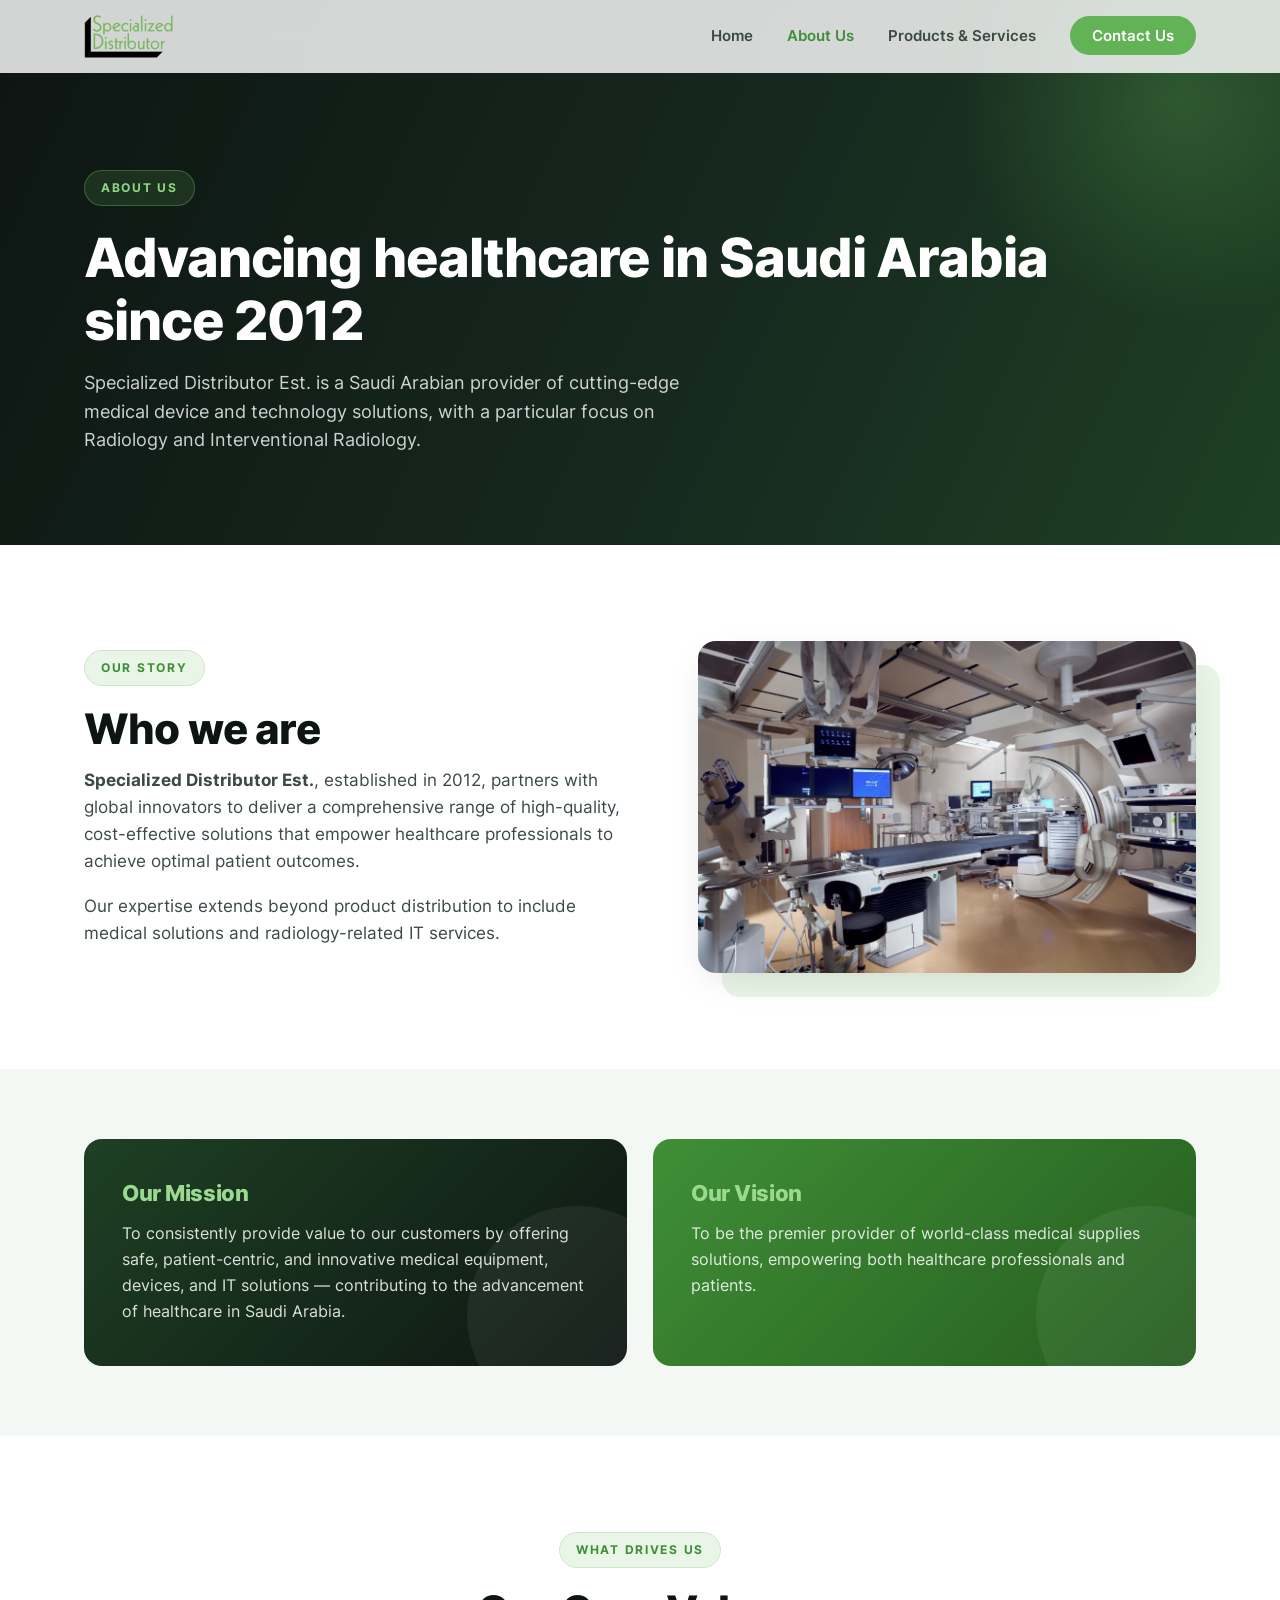
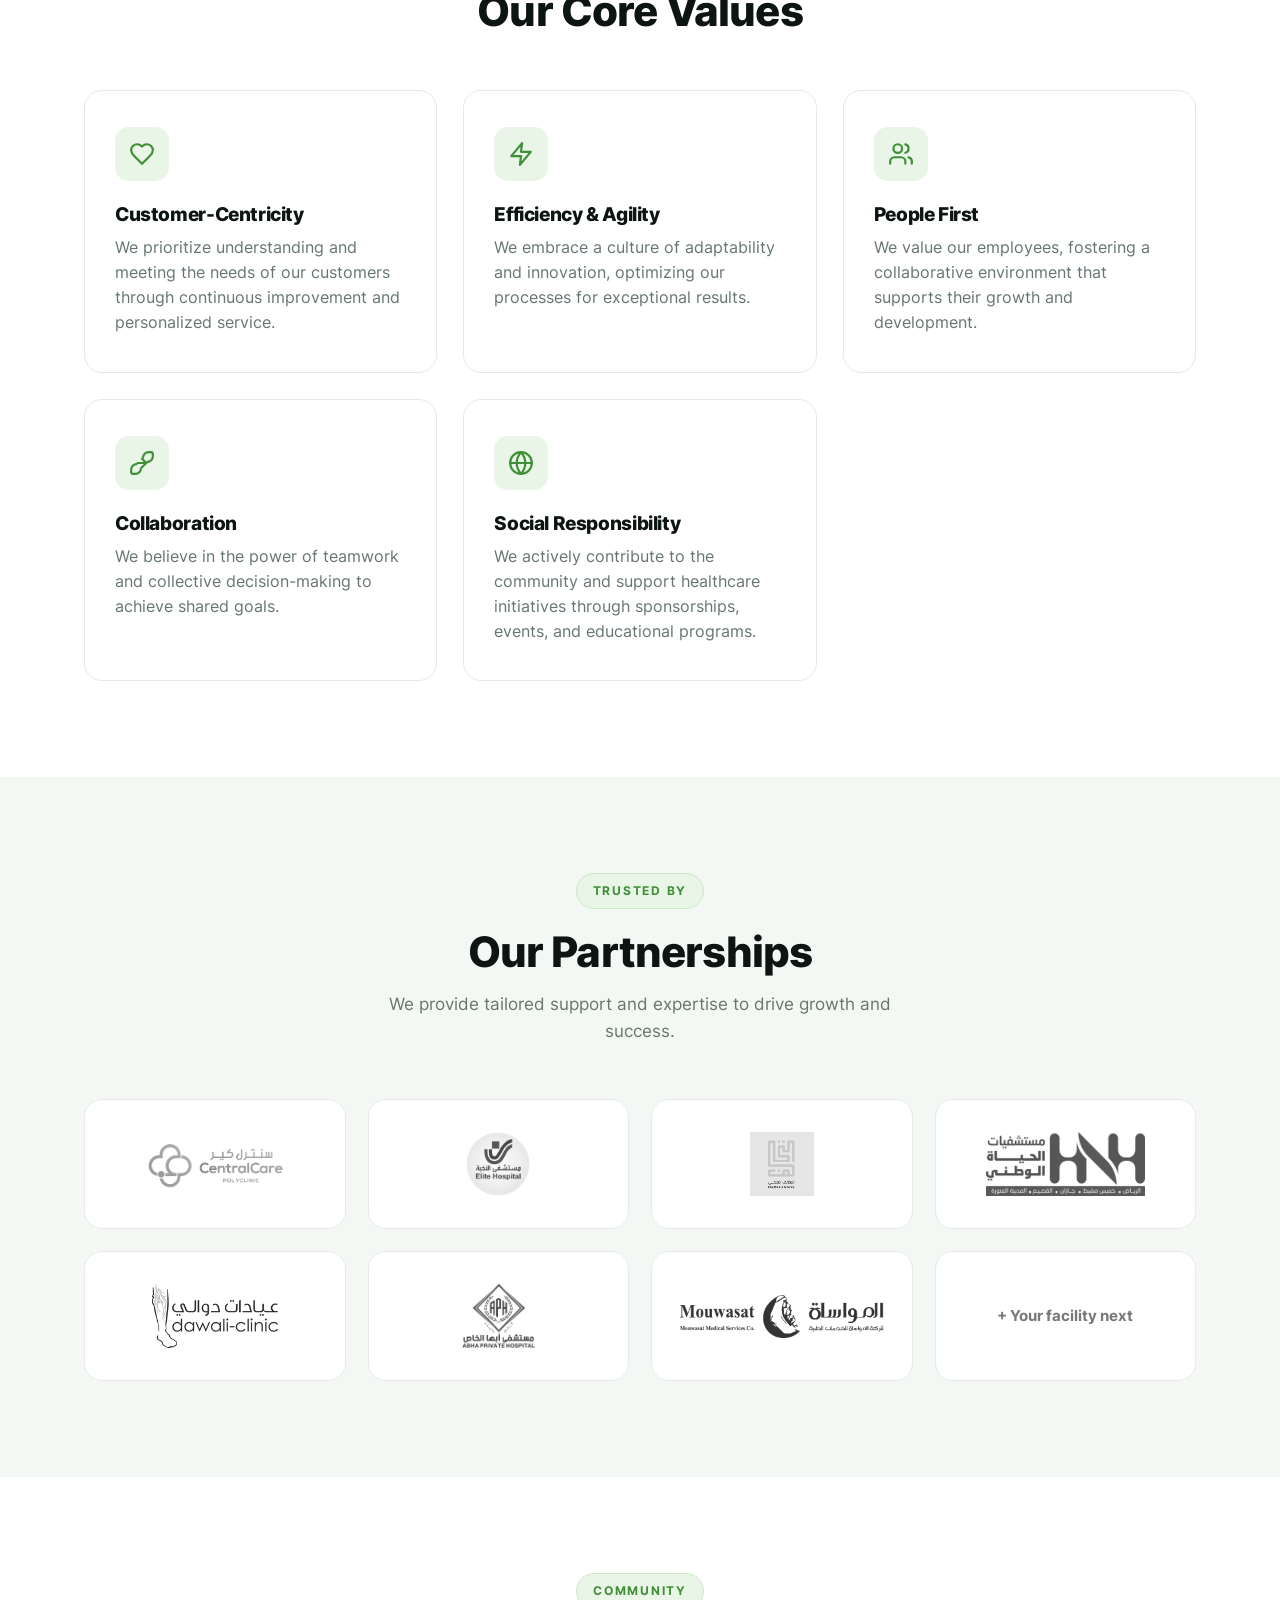
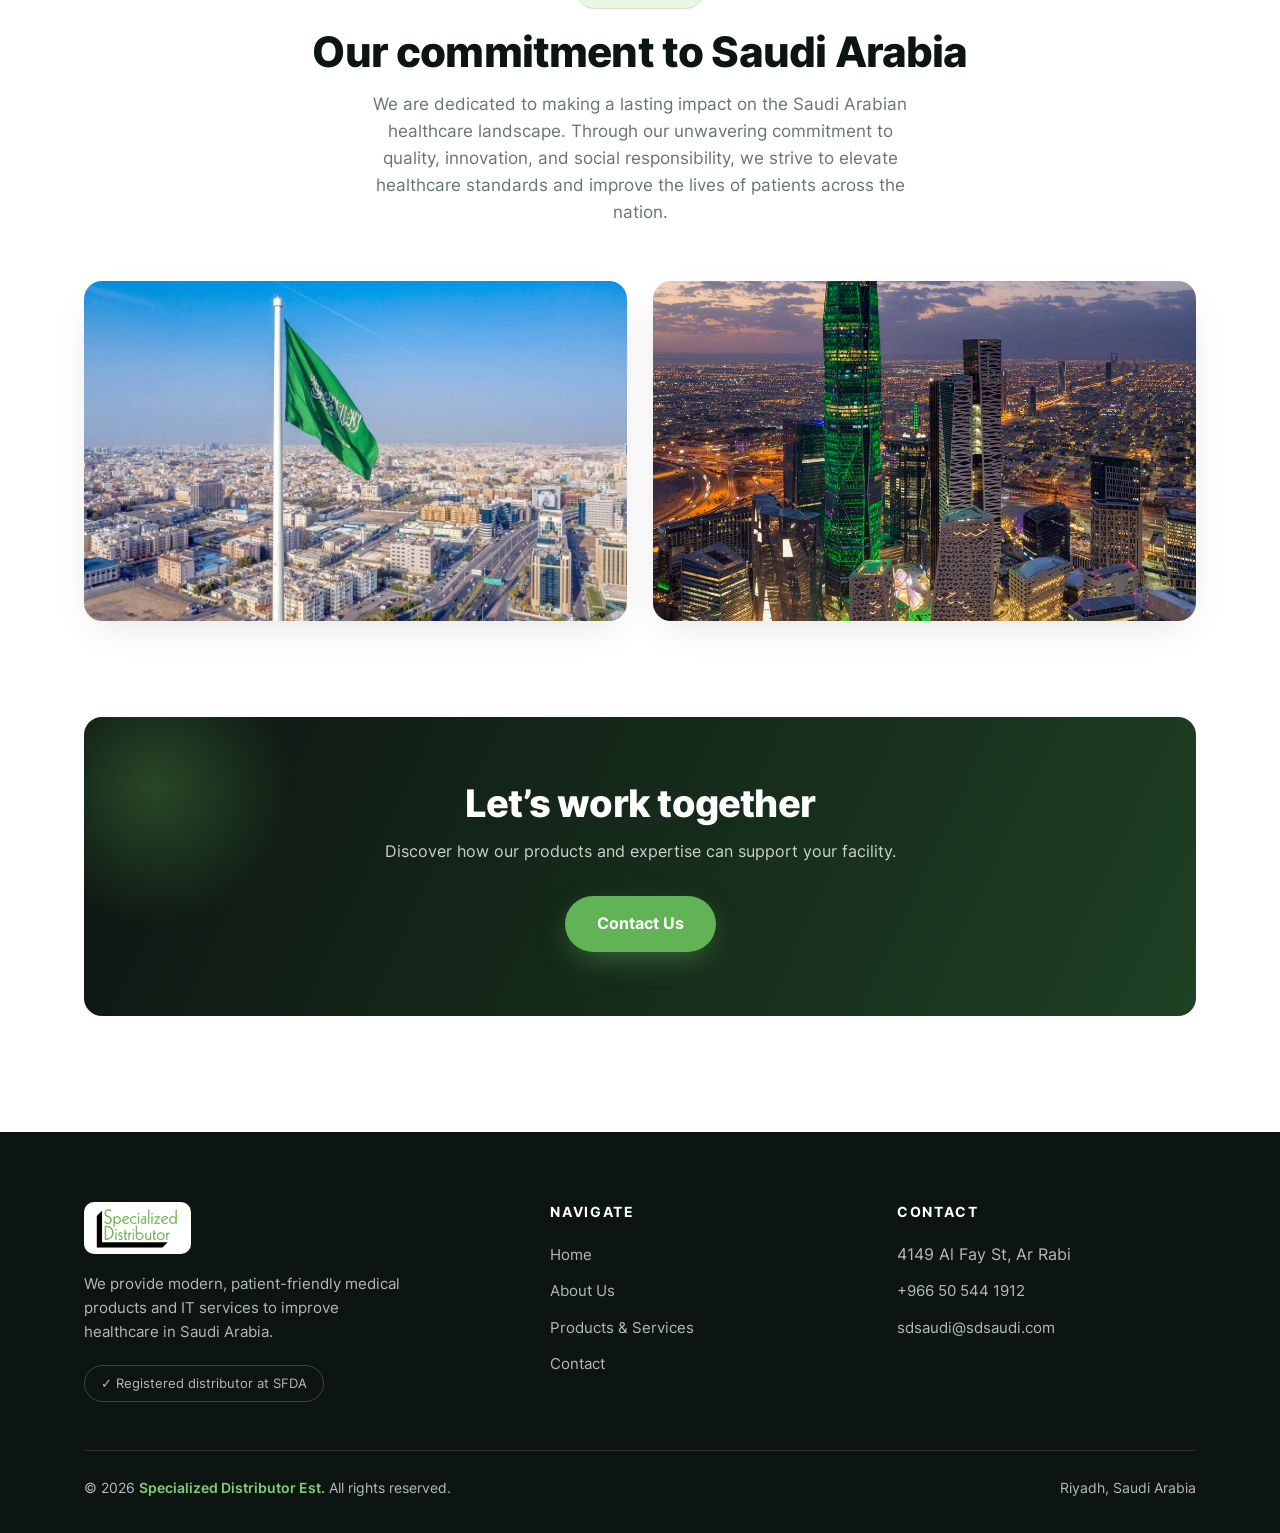
==== about-us.html @ b4e64fbc "Modern redesign: 3 static pages, clean assets structure - Redesigned home, about-us, and products-an" ====
<!DOCTYPE html>
<html lang="en">
<head>
<meta charset="UTF-8">
<meta name="viewport" content="width=device-width, initial-scale=1.0">
<title>About Us — Specialized Distributor Est.</title>
<meta name="description" content="Established in 2012, Specialized Distributor is a Saudi Arabian provider of cutting-edge medical device and technology solutions, focused on Radiology and Interventional Radiology.">
<link rel="icon" href="assets/img/cropped-squere-logo-32x32.png" sizes="32x32">
<link rel="icon" href="assets/img/cropped-squere-logo-192x192.png" sizes="192x192">
<link rel="apple-touch-icon" href="assets/img/cropped-squere-logo-180x180.png">
<meta property="og:title" content="About Us — Specialized Distributor Est.">
<meta property="og:description" content="A Saudi Arabian provider of cutting-edge medical device and technology solutions since 2012.">
<meta property="og:type" content="website">
<link rel="stylesheet" href="assets/style.css">
</head>
<body>

<!-- ============ NAV ============ -->
<header class="nav" id="nav">
  <div class="wrap nav-inner">
    <a href="index.html" class="nav-logo">
      <img src="assets/img/IMG_7962-300x145.png" alt="Specialized Distributor Est.">
    </a>
    <nav>
      <ul class="nav-links" id="navLinks">
        <li><a href="index.html">Home</a></li>
        <li><a href="about-us.html" class="active">About Us</a></li>
        <li><a href="products-and-services.html">Products &amp; Services</a></li>
        <li><a href="index.html#contact" class="nav-cta">Contact Us</a></li>
      </ul>
    </nav>
    <button class="nav-toggle" id="navToggle" aria-label="Menu" aria-expanded="false">
      <span></span><span></span><span></span>
    </button>
  </div>
</header>

<!-- ============ PAGE HERO ============ -->
<section class="page-hero">
  <div class="wrap">
    <span class="eyebrow">About Us</span>
    <h1>Advancing healthcare in Saudi Arabia since 2012</h1>
    <p>Specialized Distributor Est. is a Saudi Arabian provider of cutting-edge medical device and technology solutions, with a particular focus on Radiology and Interventional Radiology.</p>
  </div>
</section>

<!-- ============ STORY ============ -->
<section>
  <div class="wrap split">
    <div class="split-text reveal">
      <span class="eyebrow">Our Story</span>
      <h2 class="section-title">Who we are</h2>
      <p><strong>Specialized Distributor Est.</strong>, established in 2012, partners with global innovators to deliver a comprehensive range of high-quality, cost-effective solutions that empower healthcare professionals to achieve optimal patient outcomes.</p>
      <p>Our expertise extends beyond product distribution to include medical solutions and radiology-related IT services.</p>
    </div>
    <div class="split-media reveal" style="transition-delay:.12s">
      <img src="assets/img/Cath_lab_Heart_Hospital-copy-1024x683.webp" alt="Modern interventional radiology suite" loading="lazy">
    </div>
  </div>
</section>

<!-- ============ MISSION / VISION ============ -->
<section class="tinted" style="padding-top:70px;padding-bottom:70px">
  <div class="wrap mv-grid">
    <div class="mv-card reveal">
      <h3>Our Mission</h3>
      <p>To consistently provide value to our customers by offering safe, patient-centric, and innovative medical equipment, devices, and IT solutions — contributing to the advancement of healthcare in Saudi Arabia.</p>
    </div>
    <div class="mv-card alt reveal" style="transition-delay:.12s">
      <h3>Our Vision</h3>
      <p>To be the premier provider of world-class medical supplies solutions, empowering both healthcare professionals and patients.</p>
    </div>
  </div>
</section>

<!-- ============ CORE VALUES ============ -->
<section>
  <div class="wrap">
    <div class="reveal" style="text-align:center">
      <span class="eyebrow">What Drives Us</span>
      <h2 class="section-title">Our Core Values</h2>
    </div>
    <div class="values-grid">
      <div class="card reveal">
        <div class="icon">
          <svg viewBox="0 0 24 24" fill="none" stroke="currentColor" stroke-width="2" stroke-linecap="round" stroke-linejoin="round"><path d="M19 14c1.5-1.4 3-3.2 3-5.5A5.5 5.5 0 0 0 16.5 3c-1.8 0-3 .5-4.5 2-1.5-1.5-2.7-2-4.5-2A5.5 5.5 0 0 0 2 8.5c0 2.3 1.5 4.1 3 5.5l7 7z"/></svg>
        </div>
        <h3>Customer-Centricity</h3>
        <p>We prioritize understanding and meeting the needs of our customers through continuous improvement and personalized service.</p>
      </div>
      <div class="card reveal" style="transition-delay:.08s">
        <div class="icon">
          <svg viewBox="0 0 24 24" fill="none" stroke="currentColor" stroke-width="2" stroke-linecap="round" stroke-linejoin="round"><polygon points="13 2 3 14 12 14 11 22 21 10 12 10 13 2"/></svg>
        </div>
        <h3>Efficiency &amp; Agility</h3>
        <p>We embrace a culture of adaptability and innovation, optimizing our processes for exceptional results.</p>
      </div>
      <div class="card reveal" style="transition-delay:.16s">
        <div class="icon">
          <svg viewBox="0 0 24 24" fill="none" stroke="currentColor" stroke-width="2" stroke-linecap="round" stroke-linejoin="round"><path d="M16 21v-2a4 4 0 0 0-4-4H6a4 4 0 0 0-4 4v2"/><circle cx="9" cy="7" r="4"/><path d="M22 21v-2a4 4 0 0 0-3-3.87"/><path d="M16 3.13a4 4 0 0 1 0 7.75"/></svg>
        </div>
        <h3>People First</h3>
        <p>We value our employees, fostering a collaborative environment that supports their growth and development.</p>
      </div>
      <div class="card reveal" style="transition-delay:.24s">
        <div class="icon">
          <svg viewBox="0 0 24 24" fill="none" stroke="currentColor" stroke-width="2" stroke-linecap="round" stroke-linejoin="round"><path d="M11 17a5 5 0 0 1-5 5H4a2 2 0 0 1-2-2v-2a5 5 0 0 1 5-5"/><path d="M13 7a5 5 0 0 1 5-5h2a2 2 0 0 1 2 2v2a5 5 0 0 1-5 5"/><path d="M8 12h8"/><path d="m12 8 4 4-4 4"/></svg>
        </div>
        <h3>Collaboration</h3>
        <p>We believe in the power of teamwork and collective decision-making to achieve shared goals.</p>
      </div>
      <div class="card reveal" style="transition-delay:.32s">
        <div class="icon">
          <svg viewBox="0 0 24 24" fill="none" stroke="currentColor" stroke-width="2" stroke-linecap="round" stroke-linejoin="round"><circle cx="12" cy="12" r="10"/><path d="M2 12h20"/><path d="M12 2a15.3 15.3 0 0 1 4 10 15.3 15.3 0 0 1-4 10 15.3 15.3 0 0 1-4-10 15.3 15.3 0 0 1 4-10z"/></svg>
        </div>
        <h3>Social Responsibility</h3>
        <p>We actively contribute to the community and support healthcare initiatives through sponsorships, events, and educational programs.</p>
      </div>
    </div>
  </div>
</section>

<!-- ============ PARTNERS ============ -->
<section class="tinted" id="partners">
  <div class="wrap">
    <div class="reveal" style="text-align:center">
      <span class="eyebrow">Trusted By</span>
      <h2 class="section-title">Our Partnerships</h2>
      <p class="section-sub" style="margin-inline:auto">We provide tailored support and expertise to drive growth and success.</p>
    </div>
    <div class="partners-grid">
      <div class="partner reveal"><img src="assets/img/202403221135341389796679_settings-2.png" alt="CentralCare Polyclinic" loading="lazy"></div>
      <div class="partner reveal" style="transition-delay:.05s"><img src="assets/img/elite-hospital-logo84.png" alt="Elite Hospital" loading="lazy"></div>
      <div class="partner reveal" style="transition-delay:.1s"><img src="assets/img/HCA.png" alt="HCA" loading="lazy"></div>
      <div class="partner reveal" style="transition-delay:.15s"><img src="assets/img/HNH-New-Logo-02-1-1536x619-1-768x310.jpeg" alt="HNH" loading="lazy"></div>
      <div class="partner reveal" style="transition-delay:.2s"><img src="assets/img/logo.png" alt="Dawali Clinic" loading="lazy"></div>
      <div class="partner reveal" style="transition-delay:.25s"><img src="assets/img/logo-1.webp" alt="Abha Private Hospital" loading="lazy"></div>
      <div class="partner reveal" style="transition-delay:.3s"><img class="on-light" src="assets/img/mouwasat-logo-footer.webp" alt="Mouwasat Medical Services" loading="lazy"></div>
      <div class="partner reveal" style="transition-delay:.35s">
        <span style="font-weight:700;color:var(--green-dark);font-size:.95rem">+ Your facility next</span>
      </div>
    </div>
  </div>
</section>

<!-- ============ COMMITMENT ============ -->
<section>
  <div class="wrap">
    <div class="reveal" style="text-align:center">
      <span class="eyebrow">Community</span>
      <h2 class="section-title">Our commitment to Saudi Arabia</h2>
      <p class="section-sub" style="margin-inline:auto">We are dedicated to making a lasting impact on the Saudi Arabian healthcare landscape. Through our unwavering commitment to quality, innovation, and social responsibility, we strive to elevate healthcare standards and improve the lives of patients across the nation.</p>
    </div>
    <div class="photo-duo">
      <img class="reveal" src="assets/img/2091051.jpeg" alt="Community healthcare initiative" loading="lazy">
      <img class="reveal" style="transition-delay:.12s" src="assets/img/kafd-ramadan-tent-1024x768.jpeg" alt="KAFD Ramadan community event" loading="lazy">
    </div>
  </div>
</section>

<!-- ============ CTA ============ -->
<section style="padding-top:0">
  <div class="wrap">
    <div class="cta-band reveal">
      <h2>Let&rsquo;s work together</h2>
      <p>Discover how our products and expertise can support your facility.</p>
      <a href="index.html#contact" class="btn btn-primary">Contact Us</a>
    </div>
  </div>
</section>

<!-- ============ FOOTER ============ -->
<footer>
  <div class="wrap">
    <div class="footer-grid">
      <div>
        <img class="footer-logo" src="assets/img/IMG_7962-300x145.png" alt="Specialized Distributor Est.">
        <p>We provide modern, patient-friendly medical products and IT services to improve healthcare in Saudi Arabia.</p>
        <span class="sfda">✓ Registered distributor at SFDA</span>
      </div>
      <div>
        <h4>Navigate</h4>
        <ul>
          <li><a href="index.html">Home</a></li>
          <li><a href="about-us.html">About Us</a></li>
          <li><a href="products-and-services.html">Products &amp; Services</a></li>
          <li><a href="index.html#contact">Contact</a></li>
        </ul>
      </div>
      <div>
        <h4>Contact</h4>
        <ul>
          <li>4149 Al Fay St, Ar Rabi</li>
          <li><a href="tel:+966505441912">+966 50 544 1912</a></li>
          <li><a href="mailto:sdsaudi@sdsaudi.com">sdsaudi@sdsaudi.com</a></li>
        </ul>
      </div>
    </div>
    <div class="footer-bottom">
      <span>© 2026 <a href="index.html">Specialized Distributor Est.</a> All rights reserved.</span>
      <span>Riyadh, Saudi Arabia</span>
    </div>
  </div>
</footer>

<script src="assets/site.js"></script>
</body>
</html>
---- assets/style.css ----
/* ============ Fonts ============ */
@font-face{
  font-family:'Inter';
  src:url('fonts/inter.woff2') format('woff2');
  font-weight:100 900;
  font-display:swap;
}
/* ============ Reset & tokens ============ */
*,*::before,*::after{margin:0;padding:0;box-sizing:border-box}
:root{
  --green:#62b356;
  --green-dark:#3f8f36;
  --green-light:#e9f5e6;
  --ink:#0d1512;
  --ink-soft:#3c4a44;
  --muted:#67766f;
  --bg:#ffffff;
  --bg-alt:#f4f8f4;
  --line:#e3ebe3;
  --radius:18px;
  --shadow:0 12px 40px -12px rgba(13,21,18,.14);
  --maxw:1160px;
}
html{scroll-behavior:smooth}
@media(prefers-reduced-motion:reduce){
  html{scroll-behavior:auto}
  *,*::before,*::after{animation:none!important;transition:none!important}
}
body{
  font-family:'Inter',system-ui,-apple-system,'Segoe UI',sans-serif;
  color:var(--ink);
  background:var(--bg);
  line-height:1.6;
  -webkit-font-smoothing:antialiased;
}
img{max-width:100%;display:block}
a{color:inherit;text-decoration:none}
.wrap{max-width:var(--maxw);margin-inline:auto;padding-inline:24px}
section{padding:96px 0}
h1,h2,h3{line-height:1.15;letter-spacing:-.02em}

.eyebrow{
  display:inline-flex;align-items:center;gap:8px;
  font-size:.78rem;font-weight:700;letter-spacing:.14em;text-transform:uppercase;
  color:var(--green-dark);
  background:var(--green-light);
  border:1px solid #cde8c7;
  padding:7px 16px;border-radius:999px;margin-bottom:20px;
}
.section-title{font-size:clamp(1.8rem,4vw,2.6rem);font-weight:800;margin-bottom:14px}
.section-sub{color:var(--muted);font-size:1.06rem;max-width:560px}

/* ============ Nav ============ */
.nav{
  position:fixed;inset-inline:0;top:0;z-index:100;
  background:rgba(255,255,255,.82);
  backdrop-filter:blur(14px);-webkit-backdrop-filter:blur(14px);
  border-bottom:1px solid transparent;
  transition:border-color .3s, box-shadow .3s;
}
.nav.scrolled{border-color:var(--line);box-shadow:0 4px 24px -12px rgba(13,21,18,.12)}
.nav-inner{display:flex;align-items:center;justify-content:space-between;height:72px}
.nav-logo img{height:44px;width:auto}
.nav-links{display:flex;align-items:center;gap:34px;list-style:none}
.nav-links a{font-weight:600;font-size:.95rem;color:var(--ink-soft);transition:color .2s}
.nav-links a:hover,.nav-links a.active{color:var(--green-dark)}
.nav-cta{
  background:var(--green);color:#fff!important;
  padding:10px 22px;border-radius:999px;font-weight:700;
  transition:background .2s, transform .2s;
}
.nav-cta:hover{background:var(--green-dark);transform:translateY(-1px)}
.nav-toggle{display:none;background:none;border:0;cursor:pointer;padding:8px}
.nav-toggle span{display:block;width:24px;height:2.5px;background:var(--ink);margin:5px 0;border-radius:2px;transition:.3s}
@media(max-width:820px){
  .nav-toggle{display:block}
  .nav-links{
    position:absolute;top:72px;inset-inline:0;
    flex-direction:column;gap:0;
    background:#fff;border-bottom:1px solid var(--line);
    max-height:0;overflow:hidden;transition:max-height .35s ease;
  }
  .nav-links.open{max-height:340px;box-shadow:0 24px 40px -20px rgba(13,21,18,.2)}
  .nav-links li{width:100%;text-align:center}
  .nav-links a{display:block;padding:16px}
  .nav-cta{border-radius:0}
  .nav-toggle.open span:nth-child(1){transform:translateY(7.5px) rotate(45deg)}
  .nav-toggle.open span:nth-child(2){opacity:0}
  .nav-toggle.open span:nth-child(3){transform:translateY(-7.5px) rotate(-45deg)}
}

/* ============ Hero (home) ============ */
.hero{
  position:relative;min-height:92vh;
  display:flex;align-items:center;
  padding:140px 0 90px;
  color:#fff;
  background:
    linear-gradient(100deg, rgba(8,15,11,.92) 0%, rgba(8,15,11,.72) 45%, rgba(8,15,11,.35) 100%),
    url('img/Cath_lab_Heart_Hospital-copy-1536x1024.webp') center/cover no-repeat;
}
.hero::after{
  content:'';position:absolute;inset-inline:0;bottom:0;height:120px;
  background:linear-gradient(to bottom, transparent, var(--bg));
}
.hero-content{position:relative;max-width:640px}
.hero .eyebrow{background:rgba(98,179,86,.16);border-color:rgba(98,179,86,.4);color:#8fd684}
.hero h1{font-size:clamp(2.4rem,5.6vw,3.9rem);font-weight:800;margin-bottom:22px}
.hero h1 em{font-style:normal;color:#7fd072}
.hero p{font-size:1.15rem;color:rgba(255,255,255,.82);max-width:520px;margin-bottom:36px}
.hero-actions{display:flex;gap:16px;flex-wrap:wrap}
.hero-stats{display:flex;gap:40px;margin-top:56px;flex-wrap:wrap}
.hero-stat b{display:block;font-size:1.7rem;font-weight:800;color:#7fd072}
.hero-stat span{font-size:.88rem;color:rgba(255,255,255,.65)}

/* ============ Page hero (inner pages) ============ */
.page-hero{
  position:relative;
  padding:170px 0 90px;
  color:#fff;
  background:linear-gradient(115deg,#0d1512 0%,#16281f 55%,#1e4023 100%);
  overflow:hidden;
}
.page-hero::before{
  content:'';position:absolute;right:-140px;top:-140px;width:480px;height:480px;
  border-radius:50%;background:radial-gradient(circle, rgba(98,179,86,.28), transparent 65%);
}
.page-hero .eyebrow{background:rgba(98,179,86,.16);border-color:rgba(98,179,86,.4);color:#8fd684}
.page-hero h1{font-size:clamp(2.2rem,5vw,3.4rem);font-weight:800;margin-bottom:18px}
.page-hero p{font-size:1.12rem;color:rgba(255,255,255,.8);max-width:640px}

/* ============ Buttons ============ */
.btn{
  display:inline-flex;align-items:center;gap:10px;
  padding:15px 32px;border-radius:999px;font-weight:700;font-size:1rem;
  transition:transform .2s, background .2s, box-shadow .2s;
}
.btn-primary{background:var(--green);color:#fff;box-shadow:0 10px 30px -8px rgba(98,179,86,.55)}
.btn-primary:hover{background:var(--green-dark);transform:translateY(-2px)}
.btn-ghost{border:1.5px solid rgba(255,255,255,.4);color:#fff}
.btn-ghost:hover{background:rgba(255,255,255,.1);transform:translateY(-2px)}

/* ============ Cards & grids ============ */
.grid-3{display:grid;grid-template-columns:repeat(3,1fr);gap:26px}
@media(max-width:900px){.grid-3{grid-template-columns:1fr}}
.card{
  background:var(--bg);border:1px solid var(--line);border-radius:var(--radius);
  padding:36px 30px;
  transition:transform .25s, box-shadow .25s, border-color .25s;
}
.card:hover{transform:translateY(-6px);box-shadow:var(--shadow);border-color:#cde8c7}
.card .icon{
  width:54px;height:54px;border-radius:14px;
  display:grid;place-items:center;margin-bottom:22px;
  background:var(--green-light);color:var(--green-dark);
}
.card .icon svg{width:26px;height:26px}
.card h3{font-size:1.2rem;font-weight:800;margin-bottom:10px}
.card p{color:var(--muted);font-size:.98rem}
.values{padding-top:40px}
.values .card h3{letter-spacing:.06em}

/* ============ About / split sections ============ */
.tinted{background:var(--bg-alt)}
.split{display:grid;grid-template-columns:1.05fr .95fr;gap:64px;align-items:center}
@media(max-width:900px){.split{grid-template-columns:1fr;gap:40px}}
.split-media{position:relative}
.split-media img{border-radius:var(--radius);box-shadow:var(--shadow);width:100%;object-fit:cover}
.split-media::before{
  content:'';position:absolute;inset:24px -24px -24px 24px;
  border-radius:var(--radius);background:var(--green-light);z-index:-1;
}
.split.flip .split-media::before{inset:24px 24px -24px -24px}
.split-text p{color:var(--ink-soft);font-size:1.05rem;margin-bottom:18px}
.about-tags{display:flex;flex-wrap:wrap;gap:10px;margin:26px 0 34px}
.tag{
  font-size:.85rem;font-weight:600;color:var(--green-dark);
  background:#fff;border:1px solid #cde8c7;
  padding:7px 15px;border-radius:999px;
}

/* ============ Mission / vision ============ */
.mv-grid{display:grid;grid-template-columns:1fr 1fr;gap:26px}
@media(max-width:820px){.mv-grid{grid-template-columns:1fr}}
.mv-card{
  border-radius:var(--radius);padding:42px 38px;color:#fff;
  background:linear-gradient(135deg,#1e4023,#0d1512);
  position:relative;overflow:hidden;
}
.mv-card.alt{background:linear-gradient(135deg,var(--green-dark),#255c1f)}
.mv-card::after{
  content:'';position:absolute;right:-60px;bottom:-60px;width:220px;height:220px;
  border-radius:50%;background:rgba(255,255,255,.06);
}
.mv-card h3{font-size:1.35rem;font-weight:800;margin-bottom:14px;color:#9ad98f}
.mv-card p{color:rgba(255,255,255,.85);font-size:1.02rem}

/* ============ Values grid (about) ============ */
.values-grid{display:grid;grid-template-columns:repeat(auto-fit,minmax(280px,1fr));gap:26px;margin-top:54px}

/* ============ Services (home cards + product rows) ============ */
.service-card{position:relative;overflow:hidden}
.service-card::before{
  content:'';position:absolute;top:0;left:0;right:0;height:4px;
  background:linear-gradient(90deg,var(--green),#9ad98f);
  transform:scaleX(0);transform-origin:left;transition:transform .35s;
}
.service-card:hover::before{transform:scaleX(1)}
.service-card h3{font-size:1.25rem}
.product-row{padding:70px 0}
.product-row:nth-child(even){background:var(--bg-alt)}
.product-num{
  font-size:.85rem;font-weight:800;letter-spacing:.16em;color:var(--green);
  text-transform:uppercase;margin-bottom:12px;display:block;
}

/* ============ Partners ============ */
.partners-grid{
  display:grid;grid-template-columns:repeat(4,1fr);gap:22px;margin-top:54px;
}
@media(max-width:900px){.partners-grid{grid-template-columns:repeat(2,1fr)}}
.partner{
  background:#fff;border:1px solid var(--line);border-radius:var(--radius);
  display:grid;place-items:center;padding:28px;min-height:130px;
  filter:grayscale(1);opacity:.75;
  transition:filter .3s, opacity .3s, transform .3s, box-shadow .3s;
}
.partner:hover{filter:none;opacity:1;transform:translateY(-4px);box-shadow:var(--shadow)}
.partner img{max-height:64px;width:auto;object-fit:contain}
.partner img.on-light{filter:invert(.8)}

/* ============ Photo duo (about commitment) ============ */
.photo-duo{display:grid;grid-template-columns:1fr 1fr;gap:26px;margin-top:54px}
@media(max-width:820px){.photo-duo{grid-template-columns:1fr}}
.photo-duo img{
  border-radius:var(--radius);box-shadow:var(--shadow);
  width:100%;height:340px;object-fit:cover;
  transition:transform .3s;
}
.photo-duo img:hover{transform:scale(1.02)}

/* ============ Contact ============ */
.contact-cards{display:grid;grid-template-columns:repeat(3,1fr);gap:26px;margin-top:54px}
@media(max-width:900px){.contact-cards{grid-template-columns:1fr}}
.contact-card{
  display:flex;align-items:center;gap:18px;
  background:var(--bg);border:1px solid var(--line);border-radius:var(--radius);
  padding:26px 28px;transition:transform .25s, box-shadow .25s;
}
.contact-card:hover{transform:translateY(-4px);box-shadow:var(--shadow)}
.contact-card .icon{
  flex-shrink:0;width:50px;height:50px;border-radius:13px;
  display:grid;place-items:center;
  background:var(--green-light);color:var(--green-dark);
}
.contact-card .icon svg{width:24px;height:24px}
.contact-card small{display:block;font-size:.8rem;color:var(--muted);text-transform:uppercase;letter-spacing:.08em;font-weight:700}
.contact-card b{font-size:1.02rem;font-weight:700}

/* ============ CTA band ============ */
.cta-band{
  background:linear-gradient(115deg,#0d1512,#1e4023);
  border-radius:var(--radius);
  padding:64px 48px;color:#fff;text-align:center;
  position:relative;overflow:hidden;
}
.cta-band::before{
  content:'';position:absolute;left:-80px;top:-80px;width:300px;height:300px;
  border-radius:50%;background:radial-gradient(circle, rgba(98,179,86,.3), transparent 65%);
}
.cta-band h2{font-size:clamp(1.7rem,3.6vw,2.4rem);font-weight:800;margin-bottom:14px;position:relative}
.cta-band p{color:rgba(255,255,255,.78);margin-bottom:32px;position:relative}

/* ============ Footer ============ */
footer{
  background:var(--ink);color:rgba(255,255,255,.7);
  padding:70px 0 34px;margin-top:20px;
}
.footer-grid{display:grid;grid-template-columns:1.4fr 1fr 1fr;gap:48px;margin-bottom:48px}
@media(max-width:820px){.footer-grid{grid-template-columns:1fr;gap:36px}}
.footer-logo{height:52px;width:auto;margin-bottom:18px;background:#fff;border-radius:10px;padding:6px 12px}
.footer-grid p{font-size:.95rem;max-width:320px}
.footer-grid h4{color:#fff;font-size:.85rem;letter-spacing:.12em;text-transform:uppercase;margin-bottom:18px}
.footer-grid ul{list-style:none}
.footer-grid li{margin-bottom:11px}
.footer-grid ul a{font-size:.95rem;transition:color .2s}
.footer-grid ul a:hover{color:#7fd072}
.sfda{
  display:inline-block;margin-top:20px;font-size:.82rem;
  border:1px solid rgba(255,255,255,.2);border-radius:999px;padding:7px 16px;
}
.footer-bottom{
  border-top:1px solid rgba(255,255,255,.12);
  padding-top:26px;display:flex;justify-content:space-between;gap:12px;flex-wrap:wrap;
  font-size:.88rem;
}
.footer-bottom a{color:#7fd072;font-weight:600}

/* ============ Reveal animation ============ */
.reveal{opacity:0;transform:translateY(26px);transition:opacity .7s ease, transform .7s ease}
.reveal.visible{opacity:1;transform:none}
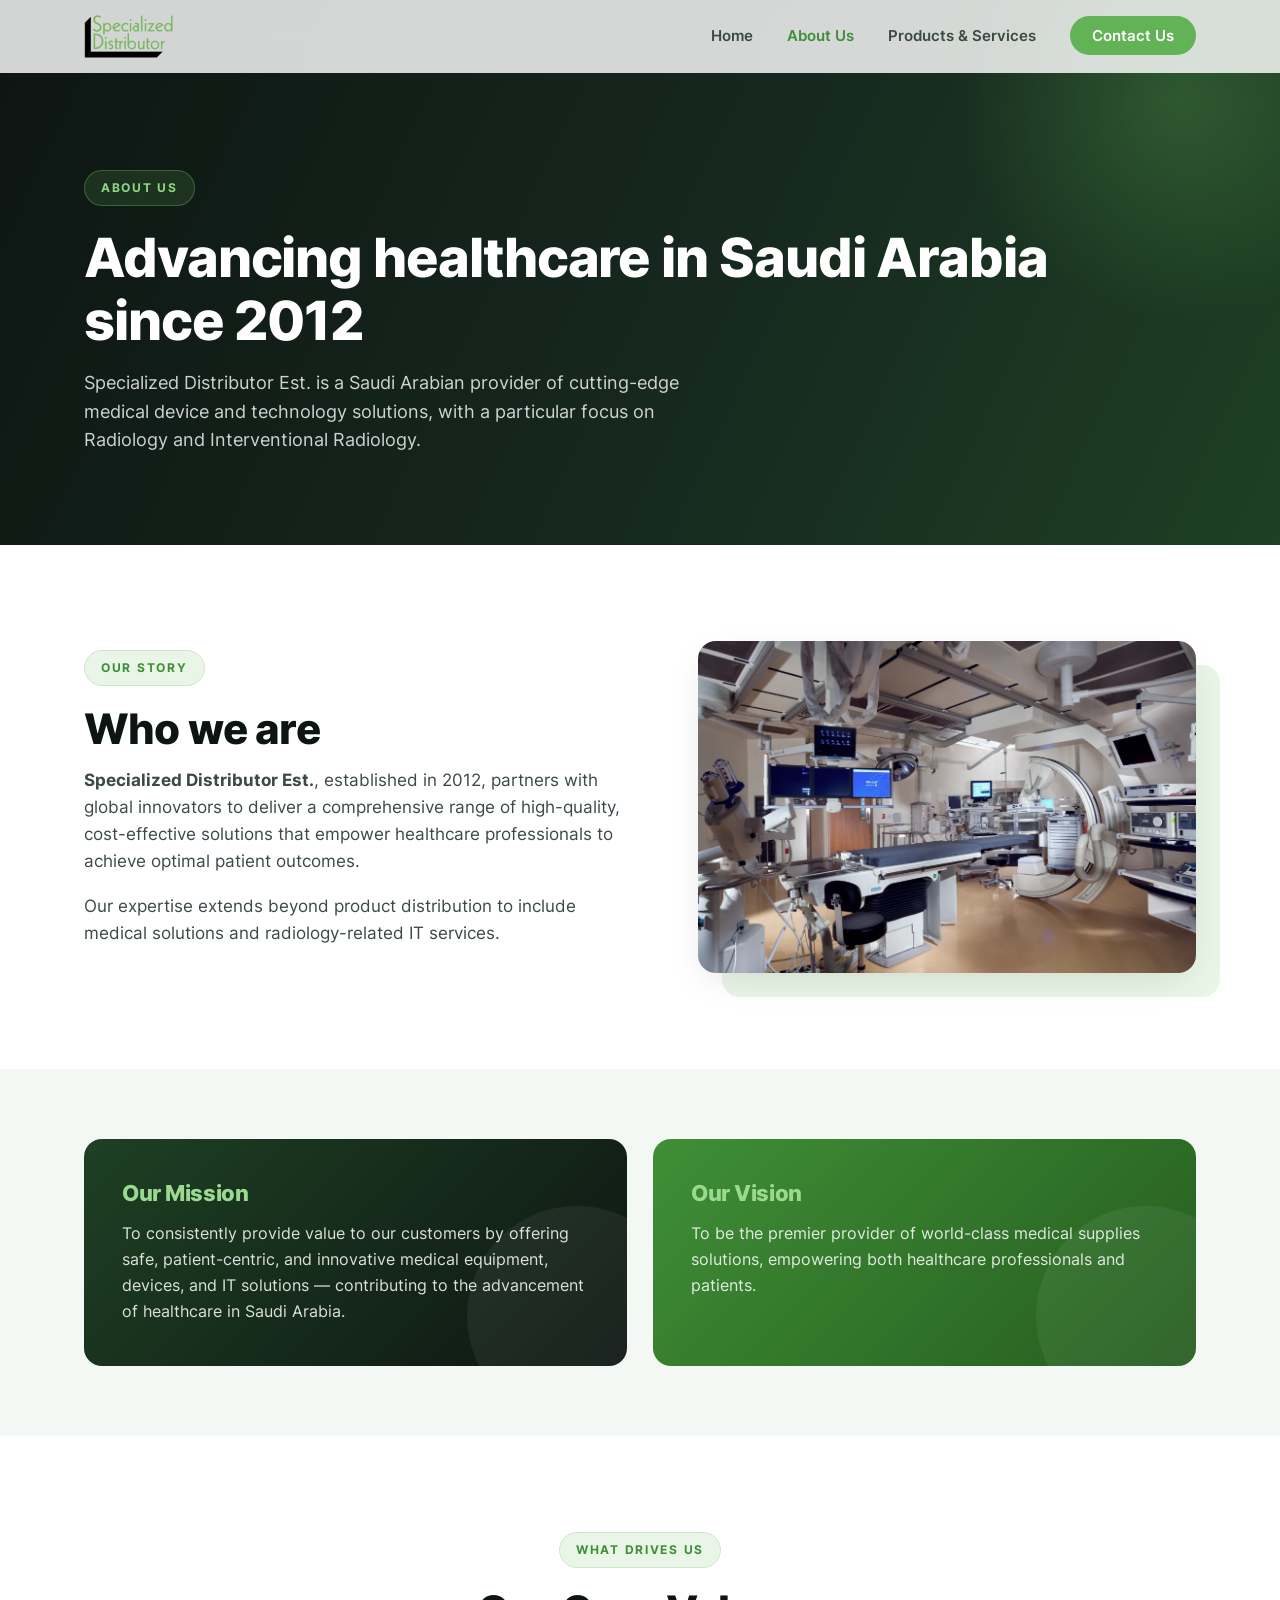
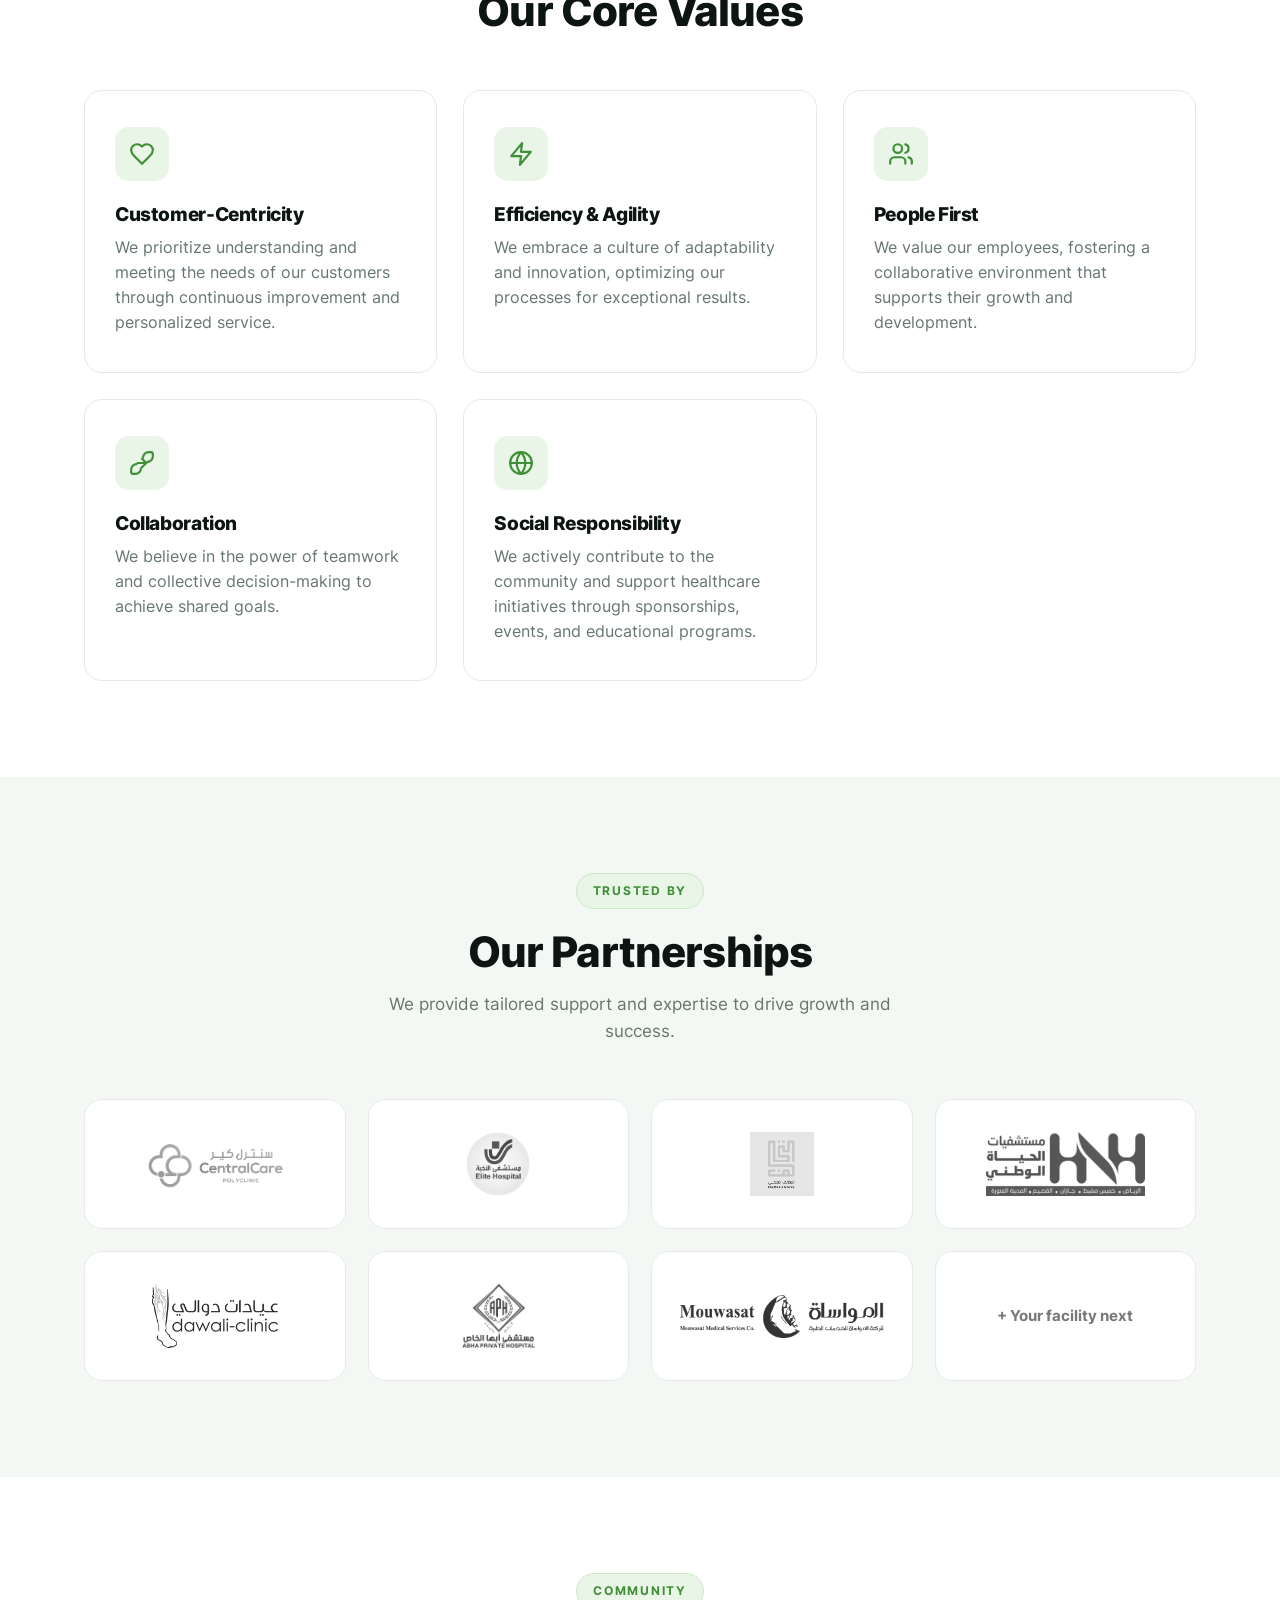
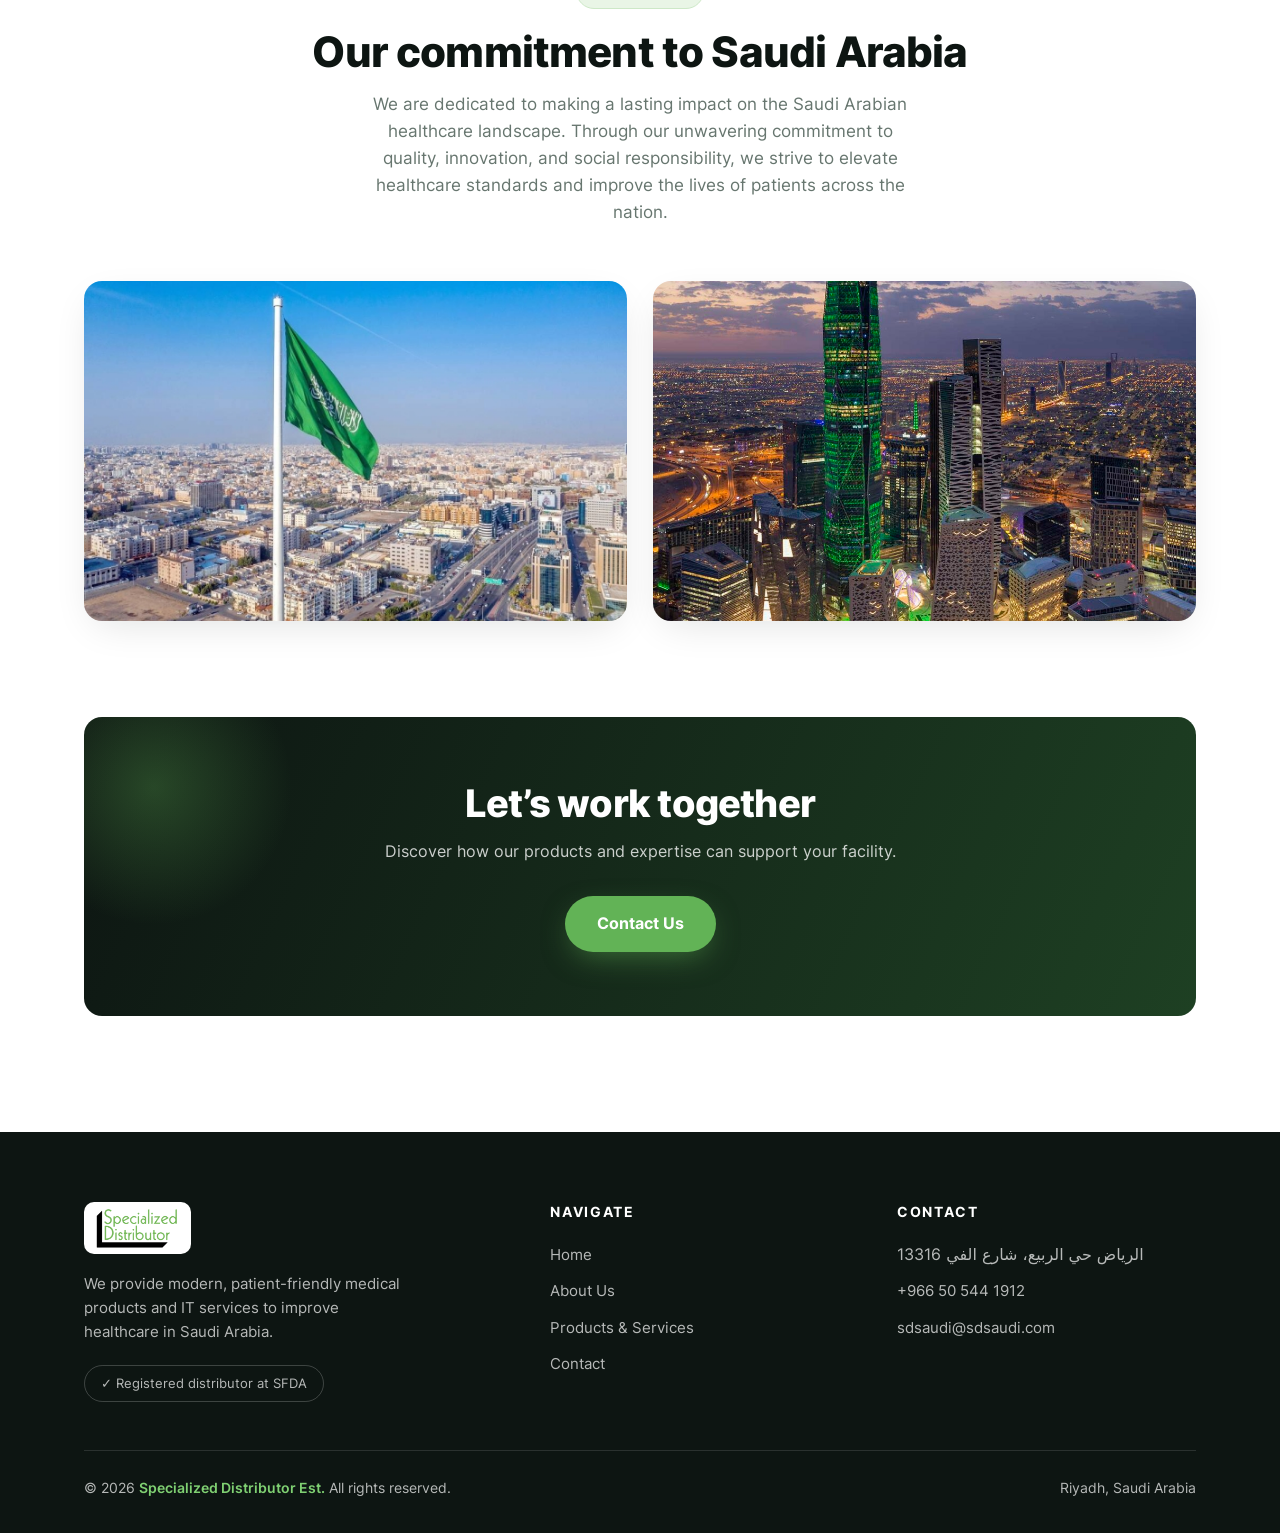
==== commit 3457c444: "Update address to Arabic: Riyadh, Ar Rabi, Al Fay St 13316 Co-Authored-By: Claude Opus 4.8 <noreply@" ====
--- a/about-us.html
+++ b/about-us.html
@@ -3,6 +3,7 @@
 <head>
 <meta charset="UTF-8">
 <meta name="viewport" content="width=device-width, initial-scale=1.0">
+<meta name="facebook-domain-verification" content="l075posbf9wfgpn8td91c6dkunlv6u" />
 <title>About Us — Specialized Distributor Est.</title>
 <meta name="description" content="Established in 2012, Specialized Distributor is a Saudi Arabian provider of cutting-edge medical device and technology solutions, focused on Radiology and Interventional Radiology.">
 <link rel="icon" href="assets/img/cropped-squere-logo-32x32.png" sizes="32x32">
@@ -190,7 +191,7 @@
       <div>
         <h4>Contact</h4>
         <ul>
-          <li>4149 Al Fay St, Ar Rabi</li>
+          <li dir="rtl" style="text-align:left">الرياض حي الربيع، شارع الفي 13316</li>
           <li><a href="tel:+966505441912">+966 50 544 1912</a></li>
           <li><a href="mailto:sdsaudi@sdsaudi.com">sdsaudi@sdsaudi.com</a></li>
         </ul>
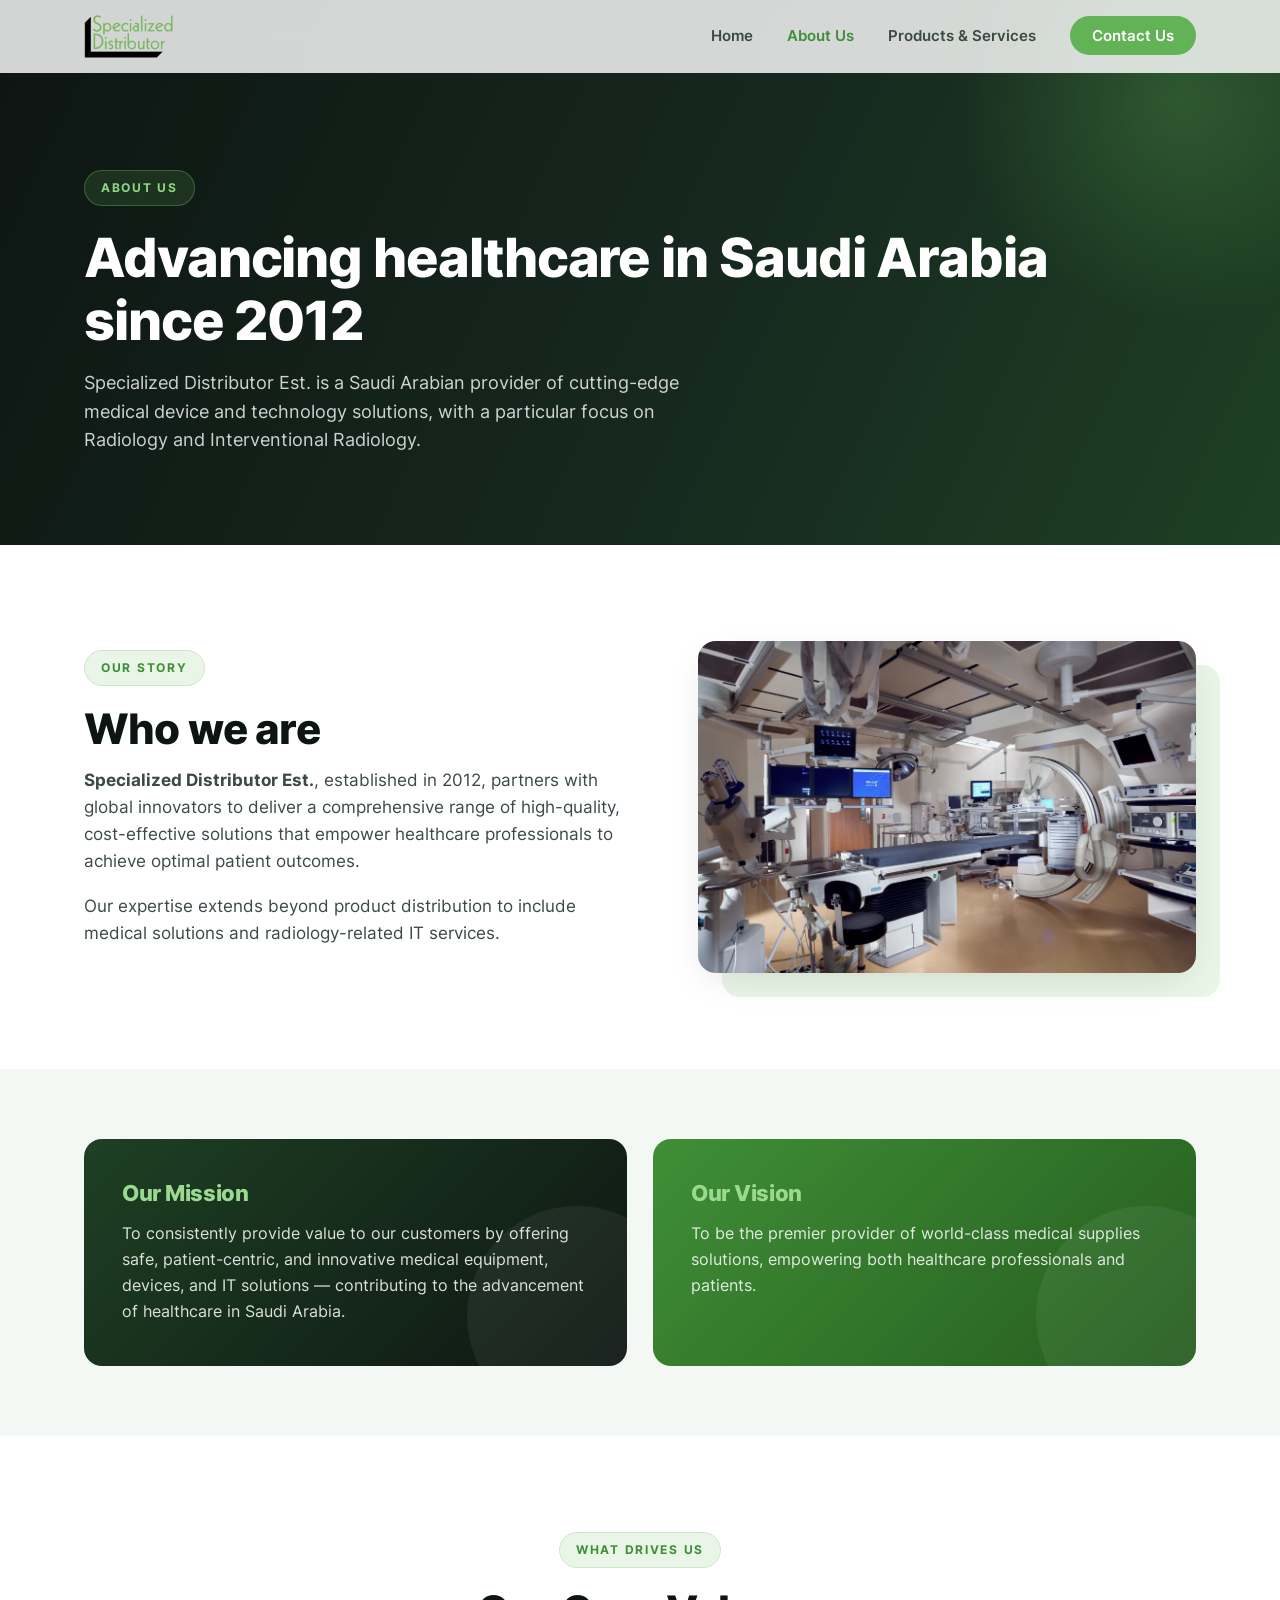
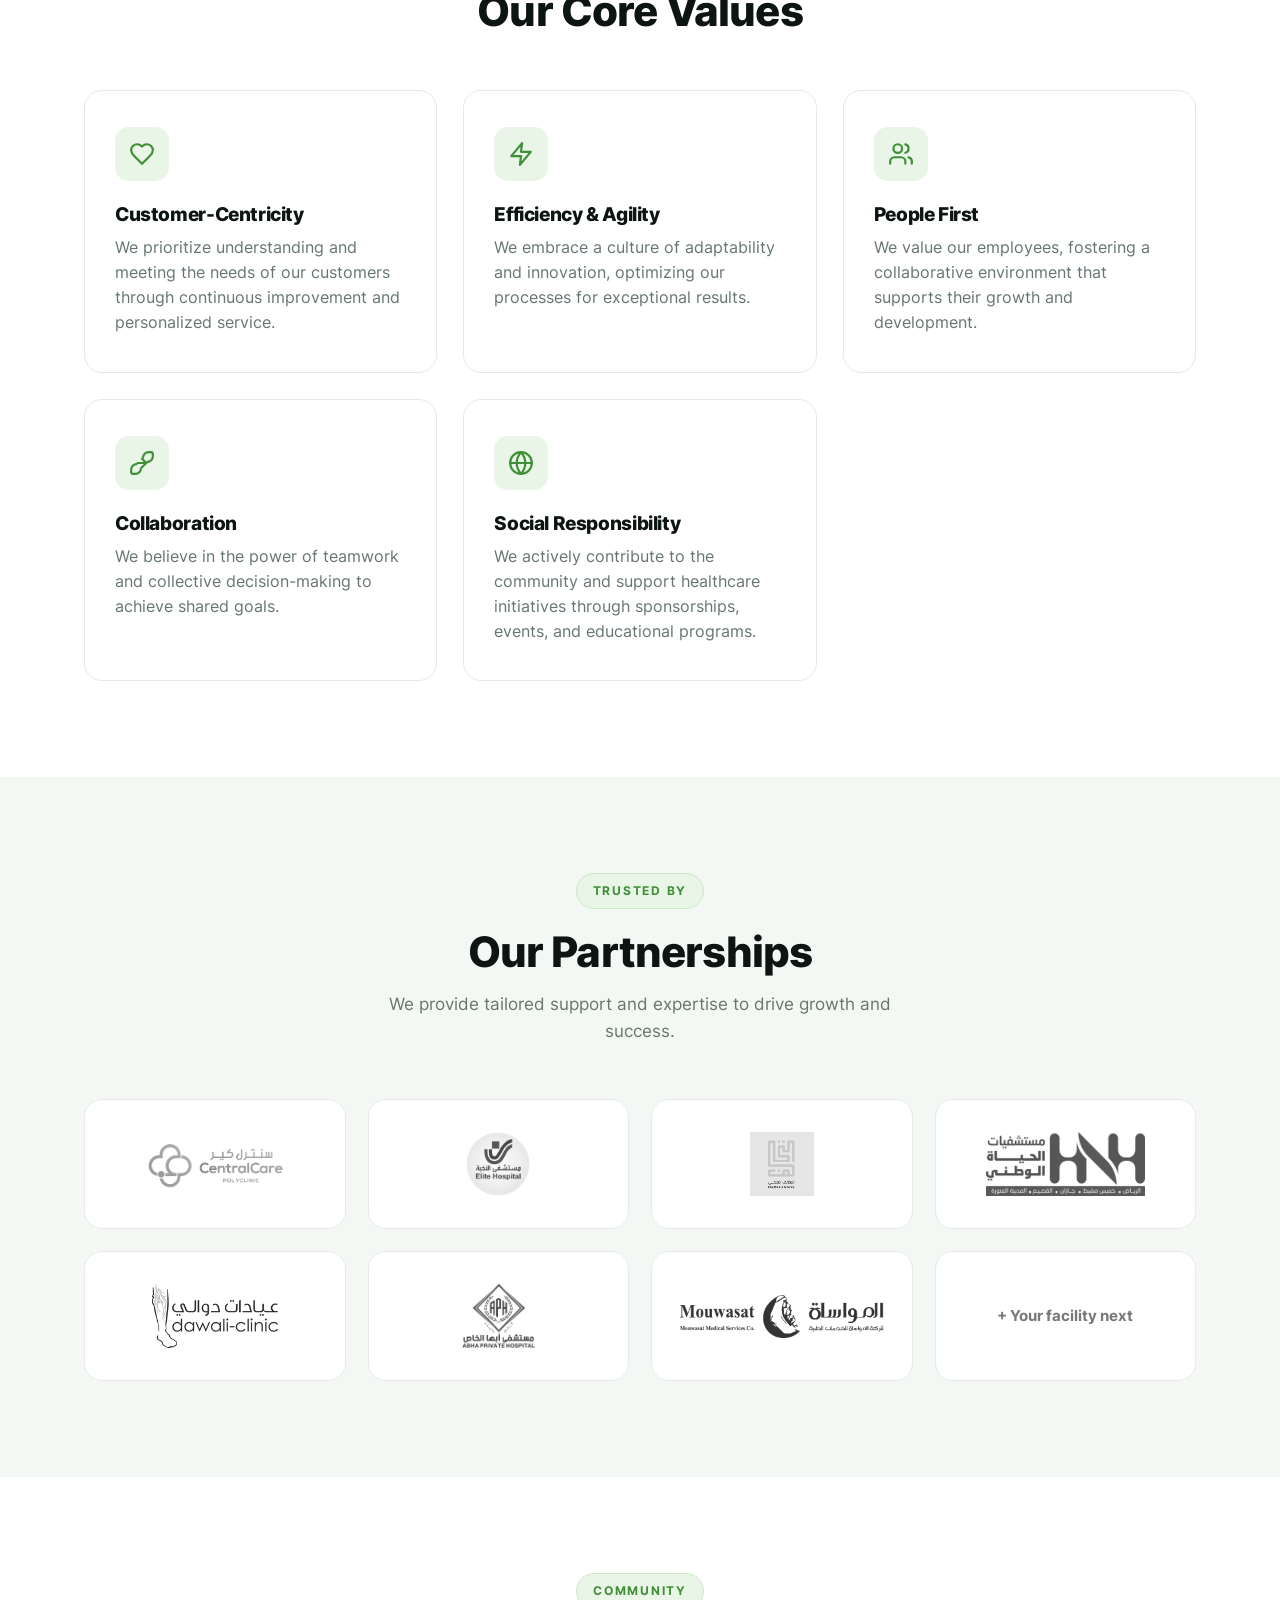
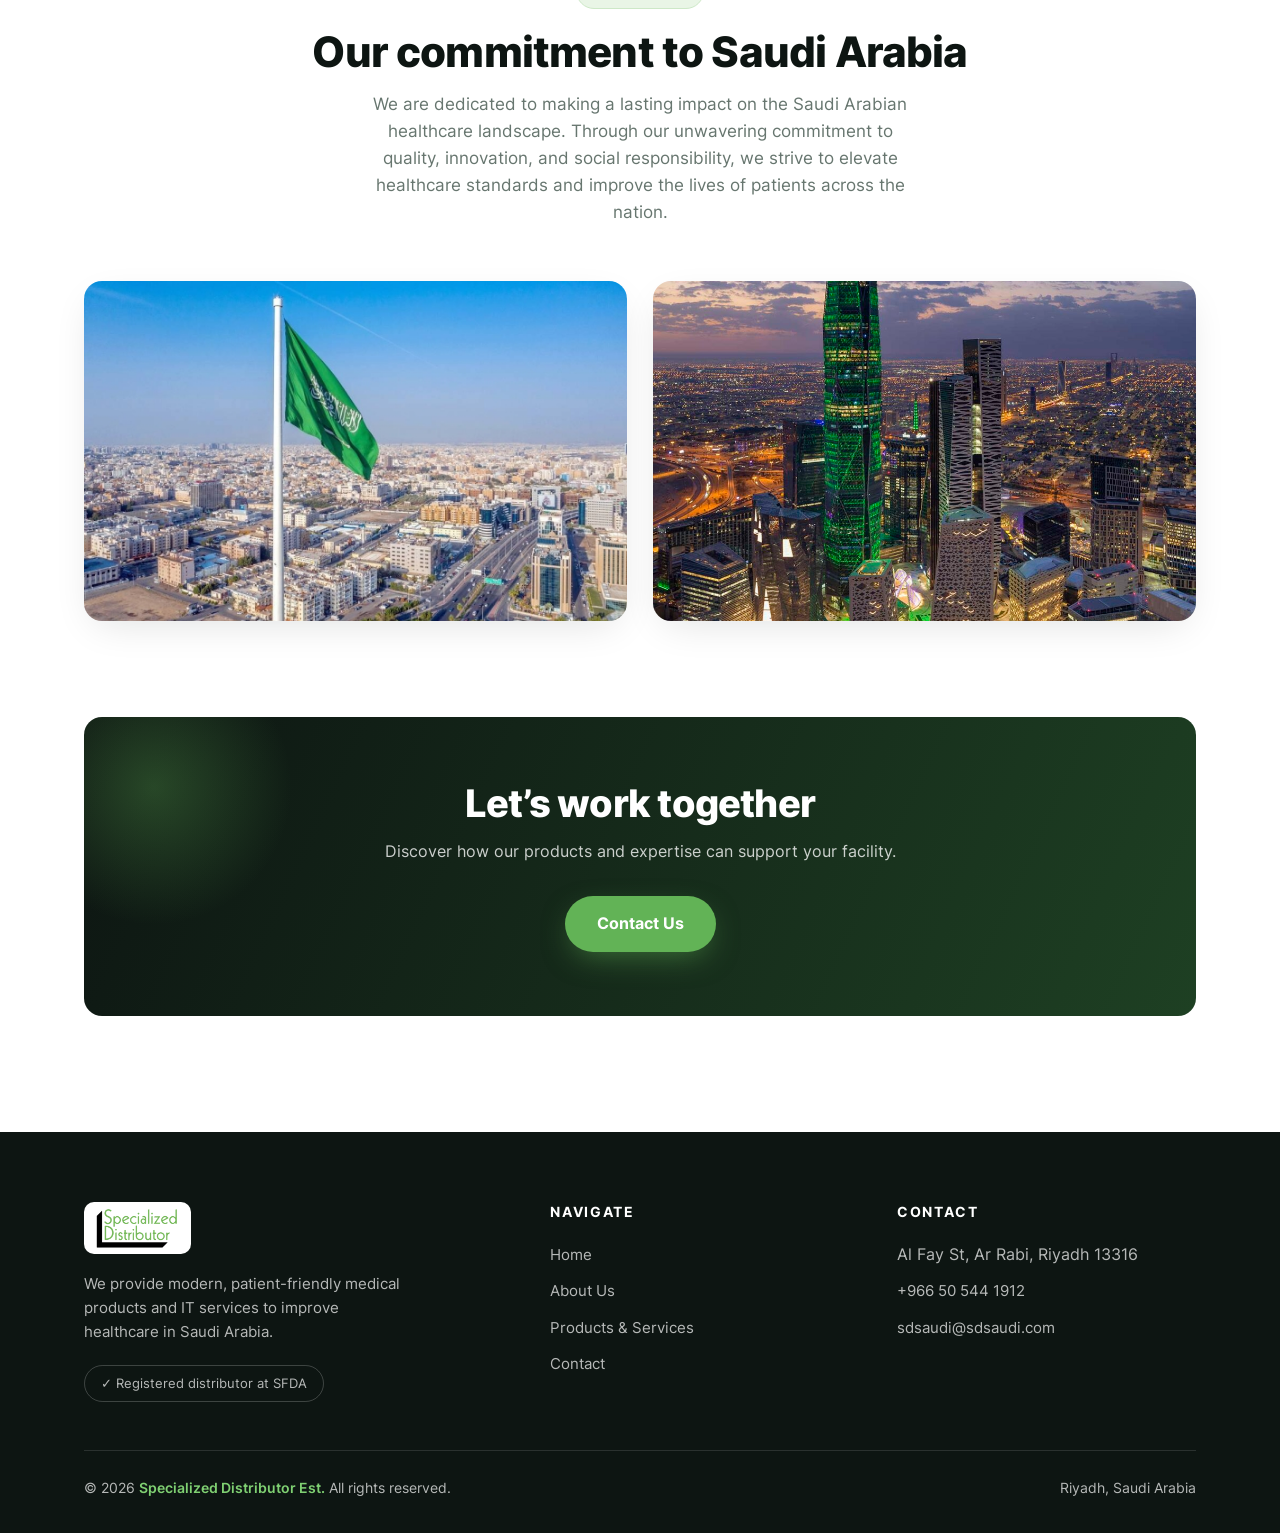
==== commit 4fca2a28: "Change address to English: Al Fay St, Ar Rabi, Riyadh 13316 Co-Authored-By: Claude Opus 4.8 <noreply" ====
--- a/about-us.html
+++ b/about-us.html
@@ -191,7 +191,7 @@
       <div>
         <h4>Contact</h4>
         <ul>
-          <li dir="rtl" style="text-align:left">الرياض حي الربيع، شارع الفي 13316</li>
+          <li>Al Fay St, Ar Rabi, Riyadh 13316</li>
           <li><a href="tel:+966505441912">+966 50 544 1912</a></li>
           <li><a href="mailto:sdsaudi@sdsaudi.com">sdsaudi@sdsaudi.com</a></li>
         </ul>
